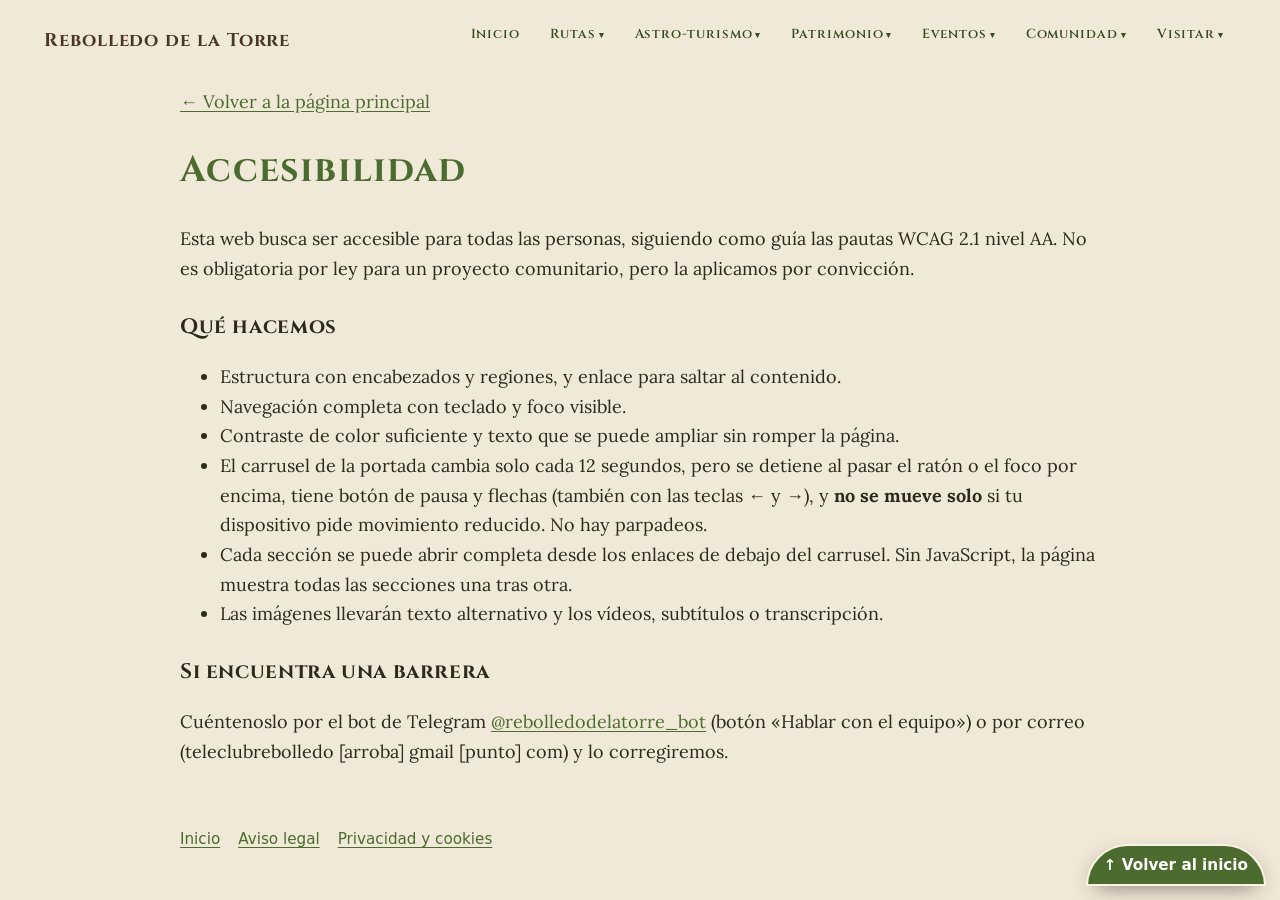
==== accesibilidad.html @ f84703fe "Menús desplegables en la barra con hiedra animada que baja al abrir, en todas las páginas" ====
<!DOCTYPE html>
<html lang="es">
<head>
<meta charset="utf-8">
<meta name="viewport" content="width=device-width, initial-scale=1">
<title>Accesibilidad · Rebolledo de la Torre</title>
<meta name="robots" content="noindex,follow">
<link rel="stylesheet" href="css/estilo.css">
</head>
<body>
<a class="salto" href="#contenido">Saltar al contenido</a>
<header class="barra">
  <a class="marca" href="index.html">Rebolledo de la Torre</a>
  <nav class="navtop" aria-label="Secciones"><a href="index.html" data-sec="inicio">Inicio</a><details class="menu" name="menu"><summary data-sec="rutas">Rutas</summary><div class="sub"><a class="todo" href="index.html#rutas">Ver toda la sección</a><a href="index.html#rutas-1">Peña Mesa</a><a href="index.html#rutas-2">Cruz de Valdeverano</a><a href="index.html#rutas-3">Mirador del norte</a><a href="index.html#rutas-4">Aporta tu ruta</a><a href="index.html#rutas-5">Las Fuerzas de la Tierra</a><a href="index.html#rutas-6">Las Tuerces y la Horadada</a><a href="index.html#rutas-7">Valdelucio y las Loras</a><a href="index.html#rutas-8">Circuito románico</a></div></details><details class="menu" name="menu"><summary data-sec="astro">Astro-turismo</summary><div class="sub"><a class="todo" href="index.html#astro">Ver toda la sección</a><a href="index.html#astro-1">Dónde observar desde Rebolledo</a><a href="index.html#astro-2">Orientar el telescopio</a><a href="index.html#astro-3">Orión, el cielo de invierno</a><a href="index.html#astro-4">El Triángulo de Verano</a><a href="index.html#astro-5">El camino del Sol</a><a href="index.html#astro-6">Geoparque Las Loras</a><a href="index.html#astro-7">Observatorios</a><a href="index.html#astro-8">A qué altura mirar</a><a href="index.html#astro-9">Qué sale por dónde</a><a href="index.html#astro-10">Fases de la Luna</a><a href="index.html#astro-11">Lluvias de estrellas</a><a href="index.html#astro-12">Mirar con respeto</a></div></details><details class="menu" name="menu"><summary data-sec="patrimonio">Patrimonio</summary><div class="sub"><a class="todo" href="index.html#patrimonio">Ver toda la sección</a><a href="index.html#patrimonio-1">Iglesia románica</a><a href="index.html#patrimonio-2">La torre-castillo</a><a href="index.html#patrimonio-3">Costumbres</a></div></details><details class="menu" name="menu"><summary data-sec="eventos">Eventos</summary><div class="sub"><a class="todo" href="index.html#eventos">Ver toda la sección</a><a href="index.html#eventos-1">El eclipse en la plaza</a><a href="index.html#eventos-2">Próximo evento</a></div></details><details class="menu" name="menu"><summary data-sec="comunidad">Comunidad</summary><div class="sub"><a class="todo" href="index.html#comunidad">Ver toda la sección</a><a href="index.html#comunidad-1">Canales de Telegram</a><a href="index.html#comunidad-2">Tus fotos</a><a href="index.html#comunidad-3">Galería</a></div></details><details class="menu" name="menu"><summary data-sec="visitar">Visitar</summary><div class="sub"><a class="todo" href="index.html#visitar">Ver toda la sección</a><a href="index.html#visitar-1">Cómo llegar</a><a href="index.html#visitar-2">El tiempo</a><a href="index.html#visitar-3">Contacto</a></div></details></nav>
</header>
<main id="contenido" class="envoltorio legal">
  <p><a href="index.html">← Volver a la página principal</a></p>
  <h1>Accesibilidad</h1>
  <p>Esta web busca ser accesible para todas las personas, siguiendo como guía las pautas WCAG 2.1 nivel AA. No es obligatoria por ley para un proyecto comunitario, pero la aplicamos por convicción.</p>
  <h2>Qué hacemos</h2>
  <ul>
    <li>Estructura con encabezados y regiones, y enlace para saltar al contenido.</li>
    <li>Navegación completa con teclado y foco visible.</li>
    <li>Contraste de color suficiente y texto que se puede ampliar sin romper la página.</li>
    <li>El carrusel de la portada cambia solo cada 12 segundos, pero se detiene al pasar el ratón o el foco por encima, tiene botón de pausa y flechas (también con las teclas ← y →), y <strong>no se mueve solo</strong> si tu dispositivo pide movimiento reducido. No hay parpadeos.</li>
    <li>Cada sección se puede abrir completa desde los enlaces de debajo del carrusel. Sin JavaScript, la página muestra todas las secciones una tras otra.</li>
    <li>Las imágenes llevarán texto alternativo y los vídeos, subtítulos o transcripción.</li>
  </ul>
  <h2>Si encuentra una barrera</h2>
  <p>Cuéntenoslo por el bot de Telegram <a href="https://t.me/rebolledodelatorre_bot" rel="noopener">@rebolledodelatorre_bot</a> (botón «Hablar con el equipo») o por correo (teleclubrebolledo [arroba] gmail [punto] com) y lo corregiremos.</p>
</main>
<footer><div class="envoltorio"><ul><li><a href="index.html">Inicio</a></li><li><a href="aviso-legal.html">Aviso legal</a></li><li><a href="privacidad.html">Privacidad y cookies</a></li></ul></div></footer>
<a class="volver" href="index.html">↑ Volver al inicio</a>
</body>
</html>
---- css/estilo.css ----
/* Rebolledo de la Torre · estilo luminoso y rural. Sin fuentes externas, sin scripts, sin cookies. */
@font-face{font-family:"Cinzel";src:url(../fonts/Cinzel.ttf) format("truetype");font-weight:400 900;font-style:normal;font-display:swap}
@font-face{font-family:"Lora";src:url(../fonts/Lora.ttf) format("truetype");font-weight:400 700;font-style:normal;font-display:swap}
:root{
  /* Iglesia románica en paisaje de montaña: piedra, tierra, trigo y hierba */
  --papel:#f0e9d8; --cal:#f9f3e3; --tinta:#2f281b; --tenue:#5f5645;
  --piedra:#e1d6bc; --piedra-osc:#9b8f78; --tierra:#8a5a3c; --tierra-osc:#4a3526;
  --verde:#4c6b2e; --verde-osc:#364a22; --verde-claro:#dbe4c2; --trigo:#d9ad3f; --trigo-suave:#efe0ad;
  --linea:#cbbf9f; --foco:#a3441a; --fuente:"Lora","Palatino Linotype","Book Antiqua",Georgia,serif;
  --titulos:"Cinzel","Trajan Pro","Palatino Linotype",Georgia,serif;
}
*{box-sizing:border-box}
html{scroll-behavior:smooth}
body{margin:0;background:var(--papel);color:var(--tinta);font:18px/1.65 var(--fuente)}
img,video{max-width:100%;height:auto}
a{color:var(--verde);text-underline-offset:3px}
a:hover{color:var(--tierra-osc)}
:focus-visible{outline:3px solid var(--foco);outline-offset:2px;border-radius:3px}
.salto{position:absolute;left:-999px;top:0;background:#fff;padding:10px 16px;z-index:100}
.salto:focus{left:8px;top:8px}
.envoltorio{max-width:960px;margin:0 auto;padding:0 20px}
.marca{display:flex;flex-wrap:wrap;align-items:baseline;gap:6px 14px;padding:18px 0 6px}
.marca strong{font-size:1.5rem;letter-spacing:.01em}
.marca span{color:var(--tenue);font-size:1rem}
nav ul{list-style:none;margin:0;padding:6px 0 14px;display:flex;flex-wrap:wrap;gap:6px 18px}
nav a{display:inline-block;padding:6px 2px;font-family:system-ui,sans-serif;font-size:1rem}
.portada{padding:42px 0 30px}
.portada h1{font-size:clamp(2rem,6vw,3.2rem);line-height:1.15;margin:0 0 12px;color:var(--verde)}
.portada p{font-size:1.15rem;max-width:40em;color:var(--tenue)}
section{padding:34px 0}
section h2{font-size:1.7rem;margin:0 0 10px;color:var(--verde)}
.tarjetas{display:grid;gap:16px;grid-template-columns:repeat(auto-fit,minmax(240px,1fr));margin-top:16px}
.tarjeta{background:var(--cal);border:1px solid var(--linea);border-radius:999px 999px 0 0;padding:36px 18px 16px}
.tarjeta h3{margin:0 0 6px;font-size:1.15rem}
.aviso{background:var(--verde-claro);padding:12px 16px;border-radius:0;font-family:system-ui,sans-serif;font-size:.98rem}
.pendiente{background:#f3e6b8;border:1px dashed var(--trigo);padding:2px 8px;border-radius:6px;font-family:system-ui,sans-serif;font-size:.9em}
footer{margin-top:30px;padding:22px 0 40px;color:var(--tenue);font-family:system-ui,sans-serif;font-size:.95rem}
footer ul{list-style:none;padding:0;margin:8px 0 0;display:flex;flex-wrap:wrap;gap:6px 18px}
.legal h1{color:var(--verde)} .legal h2{font-size:1.3rem;margin-top:26px;color:var(--tinta)}
@media (prefers-reduced-motion:reduce){html{scroll-behavior:auto}}
@media print{header nav,.salto{display:none}body{background:#fff;font-size:12pt}}

/* Botón «Volver al inicio»: visible en todas las páginas y secciones */
.volver{position:fixed;right:14px;bottom:14px;z-index:90;font:700 .95rem system-ui,sans-serif;color:#fff;background:var(--verde);text-decoration:none;
  padding:10px 16px;border-radius:999px 999px 4px 4px;box-shadow:0 8px 22px -8px #4a3526aa;border:2px solid var(--cal)}
.volver:hover,.volver:focus-visible{background:var(--verde-osc);outline:3px solid var(--trigo);outline-offset:2px}
@media print{.volver{display:none}}

/* Barra superior en todas las páginas: todas las secciones siempre a mano, sin líneas separadoras */
.barra{position:sticky;top:0;z-index:100;display:flex;flex-wrap:wrap;align-items:center;gap:4px 14px;padding:10px clamp(14px,4vw,44px);background:var(--papel)}
.marca{color:var(--tierra-osc);text-decoration:none;white-space:nowrap;font:700 1.15rem var(--titulos);letter-spacing:.05em}
.navtop{display:flex;flex-wrap:wrap;gap:2px 6px;margin-left:auto;min-width:0}
.navtop a{font:600 .82rem var(--titulos);letter-spacing:.07em;color:var(--verde-osc);text-decoration:none;padding:8px 12px 6px;border-bottom:4px solid transparent;border-radius:14px 14px 0 0;transition:border-color .4s,background .4s}
.navtop a:hover{background:var(--piedra)}
.navtop a[aria-current]{border-bottom-color:var(--trigo);background:var(--cal)}
@media (max-width:760px){.navtop{margin-left:0;width:100%;flex-wrap:nowrap;overflow-x:auto;scrollbar-width:none}.navtop a{white-space:nowrap}}
.legal .tarjetas{display:grid;grid-template-columns:repeat(auto-fit,minmax(min(100%,260px),1fr));gap:18px}
h1,h2,h3{font-family:var(--titulos);letter-spacing:.03em}

/* ── menús desplegables de la barra: arco con hiedra que baja al abrir ── */
.navtop{align-items:center}
.menu{position:relative}
.menu>summary{list-style:none;cursor:pointer;font:600 .82rem var(--titulos);letter-spacing:.07em;color:var(--verde-osc);padding:8px 12px 6px;border-bottom:4px solid transparent;border-radius:14px 14px 0 0;transition:border-color .4s,background .4s}
.menu>summary::-webkit-details-marker{display:none}
.menu>summary::after{content:" ▾";font-size:.7em}
.menu>summary:hover,.menu[open]>summary{background:var(--piedra)}
.menu>summary[aria-current]{border-bottom-color:var(--trigo);background:var(--cal)}
.sub{position:absolute;top:calc(100% + 6px);left:0;z-index:120;min-width:290px;max-height:min(72vh,540px);overflow-y:auto;display:grid;gap:2px;
  padding:52px 16px 18px 62px;background:var(--cal);border-radius:999px 999px 14px 14px / 52px 52px 14px 14px;box-shadow:0 24px 46px -16px #4a3526aa}
.menu:nth-last-child(-n+3) .sub{left:auto;right:0}
.sub a{display:block;padding:7px 12px;border-radius:12px 12px 0 0;color:var(--tinta);text-decoration:none;font:.92rem var(--fuente)}
.sub a:hover,.sub a:focus-visible{background:var(--verde-claro);color:var(--verde-osc)}
.sub a.todo{font-weight:700;color:var(--verde-osc);background:var(--piedra)}
.sub::before{content:"";position:absolute;left:8px;top:40px;bottom:12px;width:44px;pointer-events:none;background:url("data:image/svg+xml,%3Csvg%20xmlns='http://www.w3.org/2000/svg'%20width='44'%20height='96'%20viewBox='0%200%2044%2096'%3E%3Cpath%20d='M22%200C30%2016%2014%2032%2022%2048C30%2064%2014%2080%2022%2096'%20fill='none'%20stroke='%23364a22'%20stroke-width='2.6'%20stroke-linecap='round'/%3E%3Cpath%20d='M24%2022L31%2021M20%2070L13%2071'%20stroke='%23364a22'%20stroke-width='1.8'%20stroke-linecap='round'/%3E%3Cpath%20d='M19%2038C11%2038%208%2031%2012%2028C15%2027%2017%2030%2015%2032'%20fill='none'%20stroke='%23364a22'%20stroke-width='1.5'%20stroke-linecap='round'/%3E%3Cpath%20d='M26%2056C33%2056%2036%2061%2033%2064C31%2065%2029%2063%2030%2061'%20fill='none'%20stroke='%23364a22'%20stroke-width='1.5'%20stroke-linecap='round'/%3E%3Cg%20fill='%234c6b2e'%3E%3Cpath%20transform='translate%2837%2017%29%20rotate%2865%29%20scale%28.95%29'%20d='M0%209L-4%2010L-9%205L-5%203L-10-2L-4-3L-2-8L0-13L2-8L4-3L10-2L5%203L9%205L4%2010Z'/%3E%3Cpath%20transform='translate%287%2076%29%20rotate%28-65%29%20scale%281.0%29'%20d='M0%209L-4%2010L-9%205L-5%203L-10-2L-4-3L-2-8L0-13L2-8L4-3L10-2L5%203L9%205L4%2010Z'/%3E%3C/g%3E%3Cg%20fill='%237a9a4c'%3E%3Cpath%20transform='translate%2836%2088%29%20rotate%28120%29%20scale%28.7%29'%20d='M0%209L-4%2010L-9%205L-5%203L-10-2L-4-3L-2-8L0-13L2-8L4-3L10-2L5%203L9%205L4%2010Z'/%3E%3Cpath%20transform='translate%288%2010%29%20rotate%28-115%29%20scale%28.65%29'%20d='M0%209L-4%2010L-9%205L-5%203L-10-2L-4-3L-2-8L0-13L2-8L4-3L10-2L5%203L9%205L4%2010Z'/%3E%3Cpath%20transform='translate%2836%2047%29%20rotate%2875%29%20scale%28.6%29'%20d='M0%209L-4%2010L-9%205L-5%203L-10-2L-4-3L-2-8L0-13L2-8L4-3L10-2L5%203L9%205L4%2010Z'/%3E%3C/g%3E%3C/svg%3E") repeat-y 0 0}
@media (prefers-reduced-motion:no-preference){
  .menu[open] .sub{animation:abre .7s cubic-bezier(.2,.8,.2,1) backwards}
  .menu[open] .sub::before{animation:hiedra 1.7s cubic-bezier(.25,.7,.25,1) .15s backwards}
  @keyframes abre{from{clip-path:inset(0 0 100% 0);opacity:.3}to{clip-path:inset(0 0 -60px 0);opacity:1}}
  @keyframes hiedra{from{clip-path:inset(0 0 100% 0)}to{clip-path:inset(0 0 0 0)}}
}
@media (max-width:760px){
  .sub{position:fixed;left:10px;right:10px;top:104px;min-width:0;max-height:68vh}
  .menu:nth-last-child(-n+3) .sub{left:10px;right:10px}
}
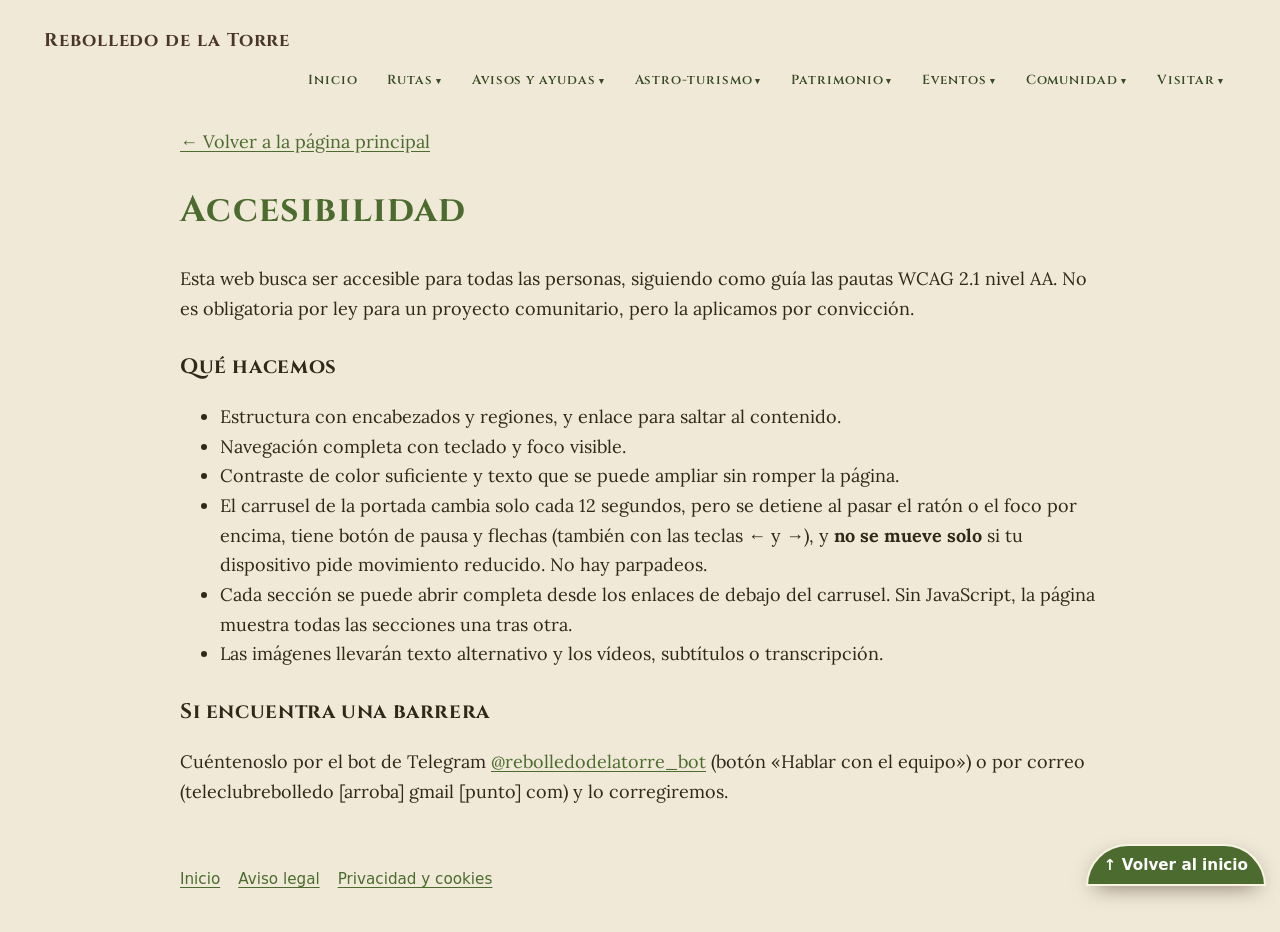
==== commit 016c1f8d: "Avisos y ayudas: BOE, BOCYL y prensa rural en lenguaje natural, sin IA; sección nueva y flujo de act" ====
--- a/accesibilidad.html
+++ b/accesibilidad.html
@@ -11,7 +11,7 @@
 <a class="salto" href="#contenido">Saltar al contenido</a>
 <header class="barra">
   <a class="marca" href="index.html">Rebolledo de la Torre</a>
-  <nav class="navtop" aria-label="Secciones"><a href="index.html" data-sec="inicio">Inicio</a><details class="menu" name="menu"><summary data-sec="rutas">Rutas</summary><div class="sub"><a class="todo" href="index.html#rutas">Ver toda la sección</a><a href="index.html#rutas-1">Peña Mesa</a><a href="index.html#rutas-2">Cruz de Valdeverano</a><a href="index.html#rutas-3">Mirador del norte</a><a href="index.html#rutas-4">Aporta tu ruta</a><a href="index.html#rutas-5">Las Fuerzas de la Tierra</a><a href="index.html#rutas-6">Las Tuerces y la Horadada</a><a href="index.html#rutas-7">Valdelucio y las Loras</a><a href="index.html#rutas-8">Circuito románico</a></div></details><details class="menu" name="menu"><summary data-sec="astro">Astro-turismo</summary><div class="sub"><a class="todo" href="index.html#astro">Ver toda la sección</a><a href="index.html#astro-1">Dónde observar desde Rebolledo</a><a href="index.html#astro-2">Orientar el telescopio</a><a href="index.html#astro-3">Orión, el cielo de invierno</a><a href="index.html#astro-4">El Triángulo de Verano</a><a href="index.html#astro-5">El camino del Sol</a><a href="index.html#astro-6">Geoparque Las Loras</a><a href="index.html#astro-7">Observatorios</a><a href="index.html#astro-8">A qué altura mirar</a><a href="index.html#astro-9">Qué sale por dónde</a><a href="index.html#astro-10">Fases de la Luna</a><a href="index.html#astro-11">Lluvias de estrellas</a><a href="index.html#astro-12">Mirar con respeto</a></div></details><details class="menu" name="menu"><summary data-sec="patrimonio">Patrimonio</summary><div class="sub"><a class="todo" href="index.html#patrimonio">Ver toda la sección</a><a href="index.html#patrimonio-1">Iglesia románica</a><a href="index.html#patrimonio-2">La torre-castillo</a><a href="index.html#patrimonio-3">Costumbres</a></div></details><details class="menu" name="menu"><summary data-sec="eventos">Eventos</summary><div class="sub"><a class="todo" href="index.html#eventos">Ver toda la sección</a><a href="index.html#eventos-1">El eclipse en la plaza</a><a href="index.html#eventos-2">Próximo evento</a></div></details><details class="menu" name="menu"><summary data-sec="comunidad">Comunidad</summary><div class="sub"><a class="todo" href="index.html#comunidad">Ver toda la sección</a><a href="index.html#comunidad-1">Canales de Telegram</a><a href="index.html#comunidad-2">Tus fotos</a><a href="index.html#comunidad-3">Galería</a></div></details><details class="menu" name="menu"><summary data-sec="visitar">Visitar</summary><div class="sub"><a class="todo" href="index.html#visitar">Ver toda la sección</a><a href="index.html#visitar-1">Cómo llegar</a><a href="index.html#visitar-2">El tiempo</a><a href="index.html#visitar-3">Contacto</a></div></details></nav>
+  <nav class="navtop" aria-label="Secciones"><a href="index.html" data-sec="inicio">Inicio</a><details class="menu" name="menu"><summary data-sec="rutas">Rutas</summary><div class="sub"><a class="todo" href="index.html#rutas">Ver toda la sección</a><a href="index.html#rutas-1">Peña Mesa</a><a href="index.html#rutas-2">Cruz de Valdeverano</a><a href="index.html#rutas-3">Mirador del norte</a><a href="index.html#rutas-4">Aporta tu ruta</a><a href="index.html#rutas-5">Las Fuerzas de la Tierra</a><a href="index.html#rutas-6">Las Tuerces y la Horadada</a><a href="index.html#rutas-7">Valdelucio y las Loras</a><a href="index.html#rutas-8">Circuito románico</a></div></details><details class="menu" name="menu"><summary data-sec="avisos">Avisos y ayudas</summary><div class="sub"><a class="todo" href="index.html#avisos">Ver toda la sección</a><a href="index.html#avisos-1">Cómo funciona esta sección</a><a href="index.html#avisos-2">Se convocan para el año 2026, subvenciones a las organizaciones…</a><a href="index.html#avisos-3">Sale a información pública un proyecto de parque eólico «Lindero» en la…</a><a href="index.html#avisos-4">Sale a información pública un proyecto de parque eólico «Castoreño» en…</a><a href="index.html#avisos-5">Sale a información pública un proyecto de línea eléctrica de alta…</a><a href="index.html#avisos-6">Se regula la concesión directa de determinadas subvenciones en el…</a><a href="index.html#avisos-7">Se modifica la Orden AAA/839/2015, de 29 de abril, por la que se…</a><a href="index.html#avisos-8">Se establece el calendario de domingos y días festivos de apertura…</a><a href="index.html#avisos-9">Se publica el Convenio con la Comunidad de Castilla y León, relativo al…</a><a href="index.html#avisos-10">Se convoca para el levantamiento de actas previas a la ocupación de…</a><a href="index.html#avisos-11">Se convoca para el levantamiento de actas previas a la ocupación de…</a><a href="index.html#avisos-12">Se da continuidad al procedimiento y se hace pública la solicitud de…</a><a href="index.html#avisos-13">Se convocan subvenciones, cofinanciadas por el Fondo Social Europeo…</a><a href="index.html#avisos-14">Se aprueba el expediente de Información Pública y definitivamente el…</a></div></details><details class="menu" name="menu"><summary data-sec="astro">Astro-turismo</summary><div class="sub"><a class="todo" href="index.html#astro">Ver toda la sección</a><a href="index.html#astro-1">Dónde observar desde Rebolledo</a><a href="index.html#astro-2">Orientar el telescopio</a><a href="index.html#astro-3">Orión, el cielo de invierno</a><a href="index.html#astro-4">El Triángulo de Verano</a><a href="index.html#astro-5">El camino del Sol</a><a href="index.html#astro-6">Geoparque Las Loras</a><a href="index.html#astro-7">Observatorios</a><a href="index.html#astro-8">A qué altura mirar</a><a href="index.html#astro-9">Qué sale por dónde</a><a href="index.html#astro-10">Fases de la Luna</a><a href="index.html#astro-11">Lluvias de estrellas</a><a href="index.html#astro-12">Mirar con respeto</a></div></details><details class="menu" name="menu"><summary data-sec="patrimonio">Patrimonio</summary><div class="sub"><a class="todo" href="index.html#patrimonio">Ver toda la sección</a><a href="index.html#patrimonio-1">Iglesia románica</a><a href="index.html#patrimonio-2">La torre-castillo</a><a href="index.html#patrimonio-3">Costumbres</a></div></details><details class="menu" name="menu"><summary data-sec="eventos">Eventos</summary><div class="sub"><a class="todo" href="index.html#eventos">Ver toda la sección</a><a href="index.html#eventos-1">El eclipse en la plaza</a><a href="index.html#eventos-2">Próximo evento</a></div></details><details class="menu" name="menu"><summary data-sec="comunidad">Comunidad</summary><div class="sub"><a class="todo" href="index.html#comunidad">Ver toda la sección</a><a href="index.html#comunidad-1">Canales de Telegram</a><a href="index.html#comunidad-2">Tus fotos</a><a href="index.html#comunidad-3">Galería</a></div></details><details class="menu" name="menu"><summary data-sec="visitar">Visitar</summary><div class="sub"><a class="todo" href="index.html#visitar">Ver toda la sección</a><a href="index.html#visitar-1">Cómo llegar</a><a href="index.html#visitar-2">El tiempo</a><a href="index.html#visitar-3">Contacto</a></div></details></nav>
 </header>
 <main id="contenido" class="envoltorio legal">
   <p><a href="index.html">← Volver a la página principal</a></p>
--- a/css/estilo.css
+++ b/css/estilo.css
@@ -82,3 +82,4 @@
   .sub{position:fixed;left:10px;right:10px;top:104px;min-width:0;max-height:68vh}
   .menu:nth-last-child(-n+3) .sub{left:10px;right:10px}
 }
+.menu>summary{white-space:nowrap}
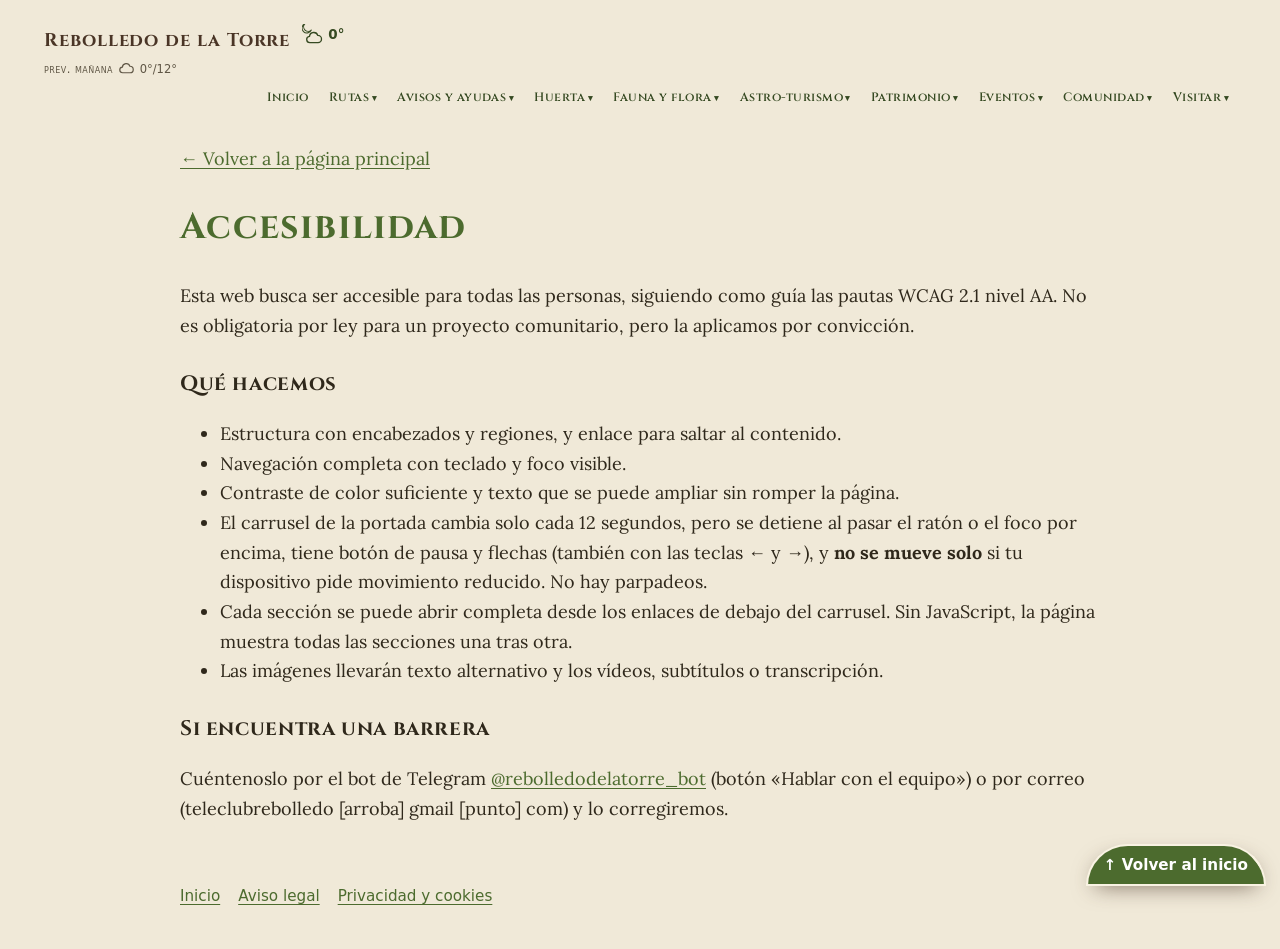
==== commit c93ee149: "Huerta (fichas, calendario, setas con avisos, plantas peligrosas), Fauna y flora (aves, mamíferos, r" ====
--- a/accesibilidad.html
+++ b/accesibilidad.html
@@ -10,8 +10,8 @@
 <body>
 <a class="salto" href="#contenido">Saltar al contenido</a>
 <header class="barra">
-  <a class="marca" href="index.html">Rebolledo de la Torre</a>
-  <nav class="navtop" aria-label="Secciones"><a href="index.html" data-sec="inicio">Inicio</a><details class="menu" name="menu"><summary data-sec="rutas">Rutas</summary><div class="sub"><a class="todo" href="index.html#rutas">Ver toda la sección</a><a href="index.html#rutas-1">Peña Mesa</a><a href="index.html#rutas-2">Cruz de Valdeverano</a><a href="index.html#rutas-3">Mirador del norte</a><a href="index.html#rutas-4">Aporta tu ruta</a><a href="index.html#rutas-5">Las Fuerzas de la Tierra</a><a href="index.html#rutas-6">Las Tuerces y la Horadada</a><a href="index.html#rutas-7">Valdelucio y las Loras</a><a href="index.html#rutas-8">Circuito románico</a></div></details><details class="menu" name="menu"><summary data-sec="avisos">Avisos y ayudas</summary><div class="sub"><a class="todo" href="index.html#avisos">Ver toda la sección</a><a href="index.html#avisos-1">Cómo funciona esta sección</a><a href="index.html#avisos-2">Se convocan para el año 2026, subvenciones a las organizaciones…</a><a href="index.html#avisos-3">Sale a información pública un proyecto de parque eólico «Lindero» en la…</a><a href="index.html#avisos-4">Sale a información pública un proyecto de parque eólico «Castoreño» en…</a><a href="index.html#avisos-5">Sale a información pública un proyecto de línea eléctrica de alta…</a><a href="index.html#avisos-6">Se regula la concesión directa de determinadas subvenciones en el…</a><a href="index.html#avisos-7">Se modifica la Orden AAA/839/2015, de 29 de abril, por la que se…</a><a href="index.html#avisos-8">Se establece el calendario de domingos y días festivos de apertura…</a><a href="index.html#avisos-9">Se publica el Convenio con la Comunidad de Castilla y León, relativo al…</a><a href="index.html#avisos-10">Se convoca para el levantamiento de actas previas a la ocupación de…</a><a href="index.html#avisos-11">Se convoca para el levantamiento de actas previas a la ocupación de…</a><a href="index.html#avisos-12">Se da continuidad al procedimiento y se hace pública la solicitud de…</a><a href="index.html#avisos-13">Se convocan subvenciones, cofinanciadas por el Fondo Social Europeo…</a><a href="index.html#avisos-14">Se aprueba el expediente de Información Pública y definitivamente el…</a></div></details><details class="menu" name="menu"><summary data-sec="astro">Astro-turismo</summary><div class="sub"><a class="todo" href="index.html#astro">Ver toda la sección</a><a href="index.html#astro-1">Dónde observar desde Rebolledo</a><a href="index.html#astro-2">Orientar el telescopio</a><a href="index.html#astro-3">Orión, el cielo de invierno</a><a href="index.html#astro-4">El Triángulo de Verano</a><a href="index.html#astro-5">El camino del Sol</a><a href="index.html#astro-6">Geoparque Las Loras</a><a href="index.html#astro-7">Observatorios</a><a href="index.html#astro-8">A qué altura mirar</a><a href="index.html#astro-9">Qué sale por dónde</a><a href="index.html#astro-10">Fases de la Luna</a><a href="index.html#astro-11">Lluvias de estrellas</a><a href="index.html#astro-12">Mirar con respeto</a></div></details><details class="menu" name="menu"><summary data-sec="patrimonio">Patrimonio</summary><div class="sub"><a class="todo" href="index.html#patrimonio">Ver toda la sección</a><a href="index.html#patrimonio-1">Iglesia románica</a><a href="index.html#patrimonio-2">La torre-castillo</a><a href="index.html#patrimonio-3">Costumbres</a></div></details><details class="menu" name="menu"><summary data-sec="eventos">Eventos</summary><div class="sub"><a class="todo" href="index.html#eventos">Ver toda la sección</a><a href="index.html#eventos-1">El eclipse en la plaza</a><a href="index.html#eventos-2">Próximo evento</a></div></details><details class="menu" name="menu"><summary data-sec="comunidad">Comunidad</summary><div class="sub"><a class="todo" href="index.html#comunidad">Ver toda la sección</a><a href="index.html#comunidad-1">Canales de Telegram</a><a href="index.html#comunidad-2">Tus fotos</a><a href="index.html#comunidad-3">Galería</a></div></details><details class="menu" name="menu"><summary data-sec="visitar">Visitar</summary><div class="sub"><a class="todo" href="index.html#visitar">Ver toda la sección</a><a href="index.html#visitar-1">Cómo llegar</a><a href="index.html#visitar-2">El tiempo</a><a href="index.html#visitar-3">Contacto</a></div></details></nav>
+  <div class="cab-marca"><div class="fila"><a class="marca" href="index.html">Rebolledo de la Torre</a><span class="t-ahora" hidden></span></div><div class="t-manana" hidden></div></div>
+  <nav class="navtop" aria-label="Secciones"><a href="index.html" data-sec="inicio">Inicio</a><details class="menu" name="menu"><summary data-sec="rutas">Rutas</summary><div class="sub"><a class="todo" href="index.html#rutas">Ver toda la sección</a><a href="index.html#rutas-1">Peña Mesa</a><a href="index.html#rutas-2">Cruz de Valdeverano</a><a href="index.html#rutas-3">Mirador del norte</a><a href="index.html#rutas-4">Aporta tu ruta</a><a href="index.html#rutas-5">Las Fuerzas de la Tierra</a><a href="index.html#rutas-6">Las Tuerces y la Horadada</a><a href="index.html#rutas-7">Valdelucio y las Loras</a><a href="index.html#rutas-8">Circuito románico</a></div></details><details class="menu" name="menu"><summary data-sec="avisos">Avisos y ayudas</summary><div class="sub"><a class="todo" href="index.html#avisos">Ver toda la sección</a><a href="index.html#avisos-1">Cómo funciona esta sección</a><a href="index.html#avisos-2">Se convocan para el año 2026, subvenciones a las organizaciones…</a><a href="index.html#avisos-3">Sale a información pública un proyecto de parque eólico «Lindero» en la…</a><a href="index.html#avisos-4">Sale a información pública un proyecto de parque eólico «Castoreño» en…</a><a href="index.html#avisos-5">Sale a información pública un proyecto de línea eléctrica de alta…</a><a href="index.html#avisos-6">Se regula la concesión directa de determinadas subvenciones en el…</a><a href="index.html#avisos-7">Se modifica la Orden AAA/839/2015, de 29 de abril, por la que se…</a><a href="index.html#avisos-8">Se establece el calendario de domingos y días festivos de apertura…</a><a href="index.html#avisos-9">Se publica el Convenio con la Comunidad de Castilla y León, relativo al…</a><a href="index.html#avisos-10">Se convoca para el levantamiento de actas previas a la ocupación de…</a><a href="index.html#avisos-11">Se convoca para el levantamiento de actas previas a la ocupación de…</a><a href="index.html#avisos-12">Se da continuidad al procedimiento y se hace pública la solicitud de…</a><a href="index.html#avisos-13">Se convocan subvenciones, cofinanciadas por el Fondo Social Europeo…</a><a href="index.html#avisos-14">Se aprueba el expediente de Información Pública y definitivamente el…</a></div></details><details class="menu" name="menu"><summary data-sec="huerta">Huerta</summary><div class="sub"><a class="todo" href="index.html#huerta">Ver toda la sección</a><a href="index.html#huerta-1">Este mes en la huerta</a><a href="index.html#huerta-2">Productos de temporada</a><a href="index.html#huerta-3">Calendario de la huerta</a><a href="index.html#huerta-4">Hortalizas y legumbres</a><a href="index.html#huerta-5">Frutales y árboles de la zona</a><a href="index.html#huerta-6">Aromáticas, medicinales y silvestres</a><a href="index.html#huerta-7">Flores</a><a href="index.html#huerta-8">Setas: temporadas y peligros</a><a href="index.html#huerta-9">Plantas peligrosas</a><a href="index.html#huerta-10">Consejos para la huerta a 958 m</a></div></details><details class="menu" name="menu"><summary data-sec="naturaleza">Fauna y flora</summary><div class="sub"><a class="todo" href="index.html#naturaleza">Ver toda la sección</a><a href="index.html#naturaleza-1">Un territorio, muchos hábitats</a><a href="index.html#naturaleza-2">Aves de los cortados y del cielo</a><a href="index.html#naturaleza-3">Aves del campo, del pueblo y de la noche</a><a href="index.html#naturaleza-4">Calendario de las aves</a><a href="index.html#naturaleza-5">Mamíferos</a><a href="index.html#naturaleza-6">Reptiles y anfibios</a><a href="index.html#naturaleza-7">Insectos y polinizadores</a><a href="index.html#naturaleza-8">Árboles y arbustos</a><a href="index.html#naturaleza-9">Plantas y flores silvestres</a><a href="index.html#naturaleza-10">Mirar sin molestar</a></div></details><details class="menu" name="menu"><summary data-sec="astro">Astro-turismo</summary><div class="sub"><a class="todo" href="index.html#astro">Ver toda la sección</a><a href="index.html#astro-1">Dónde observar desde Rebolledo</a><a href="index.html#astro-2">Orientar el telescopio</a><a href="index.html#astro-3">Orión, el cielo de invierno</a><a href="index.html#astro-4">El Triángulo de Verano</a><a href="index.html#astro-5">El camino del Sol</a><a href="index.html#astro-6">Geoparque Las Loras</a><a href="index.html#astro-7">Observatorios</a><a href="index.html#astro-8">A qué altura mirar</a><a href="index.html#astro-9">Qué sale por dónde</a><a href="index.html#astro-10">Fases de la Luna</a><a href="index.html#astro-11">Lluvias de estrellas</a><a href="index.html#astro-12">Mirar con respeto</a></div></details><details class="menu" name="menu"><summary data-sec="patrimonio">Patrimonio</summary><div class="sub"><a class="todo" href="index.html#patrimonio">Ver toda la sección</a><a href="index.html#patrimonio-1">Iglesia románica</a><a href="index.html#patrimonio-2">La torre-castillo</a><a href="index.html#patrimonio-3">Costumbres</a></div></details><details class="menu" name="menu"><summary data-sec="eventos">Eventos</summary><div class="sub"><a class="todo" href="index.html#eventos">Ver toda la sección</a><a href="index.html#eventos-1">El eclipse en la plaza</a><a href="index.html#eventos-2">Próximo evento</a></div></details><details class="menu" name="menu"><summary data-sec="comunidad">Comunidad</summary><div class="sub"><a class="todo" href="index.html#comunidad">Ver toda la sección</a><a href="index.html#comunidad-1">Canales de Telegram</a><a href="index.html#comunidad-2">Tus fotos</a><a href="index.html#comunidad-3">Galería</a></div></details><details class="menu" name="menu"><summary data-sec="visitar">Visitar</summary><div class="sub"><a class="todo" href="index.html#visitar">Ver toda la sección</a><a href="index.html#visitar-1">Cómo llegar</a><a href="index.html#visitar-2">El tiempo</a><a href="index.html#visitar-3">Contacto</a></div></details></nav>
 </header>
 <main id="contenido" class="envoltorio legal">
   <p><a href="index.html">← Volver a la página principal</a></p>
@@ -31,5 +31,6 @@
 </main>
 <footer><div class="envoltorio"><ul><li><a href="index.html">Inicio</a></li><li><a href="aviso-legal.html">Aviso legal</a></li><li><a href="privacidad.html">Privacidad y cookies</a></li></ul></div></footer>
 <a class="volver" href="index.html">↑ Volver al inicio</a>
+<script src="js/tiempo.js" defer></script>
 </body>
 </html>
--- a/css/estilo.css
+++ b/css/estilo.css
@@ -83,3 +83,15 @@
   .menu:nth-last-child(-n+3) .sub{left:10px;right:10px}
 }
 .menu>summary{white-space:nowrap}
+
+/* tiempo junto al nombre: ahora y «prev. mañana» */
+.cab-marca{display:flex;flex-direction:column;gap:1px;min-width:0}
+.cab-marca .fila{display:flex;align-items:center;gap:.7rem}
+.t-ahora,.t-manana{display:inline-flex;align-items:center;gap:.3rem;color:var(--verde-osc);font:600 .84rem system-ui,sans-serif}
+.t-ahora[hidden],.t-manana[hidden]{display:none}
+.t-manana{font-size:.72rem;font-weight:500;color:var(--tenue)}
+.t-ahora .ico svg,.t-manana .ico svg{display:block}
+.t-manana .ico svg{width:17px;height:17px}
+.t-manana .pre{font-variant:small-caps;letter-spacing:.04em}
+.navtop a,.menu>summary{padding:8px 7px 6px;font-size:.76rem;letter-spacing:.04em}
+@media (max-width:760px){.navtop a,.menu>summary{padding:8px 9px 6px}}
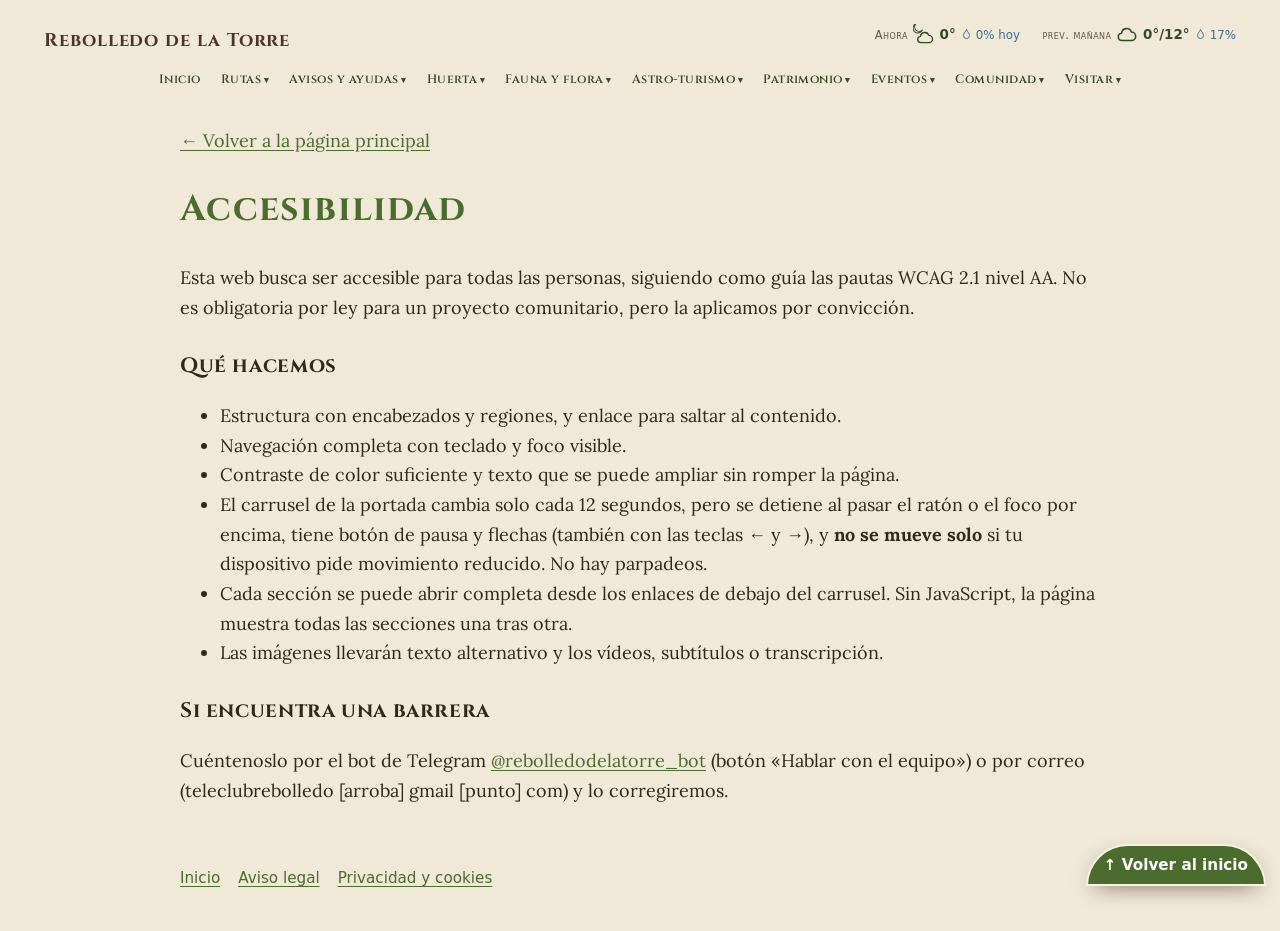
==== commit 61f27291: "Tiempo a la derecha de la cabecera, a la altura del título; menús en su propia línea" ====
--- a/accesibilidad.html
+++ b/accesibilidad.html
@@ -10,7 +10,7 @@
 <body>
 <a class="salto" href="#contenido">Saltar al contenido</a>
 <header class="barra">
-  <div class="cab-marca"><div class="fila"><a class="marca" href="index.html">Rebolledo de la Torre</a><span class="t-ahora" hidden></span></div><div class="t-manana" hidden></div></div>
+  <a class="marca" href="index.html">Rebolledo de la Torre</a><div class="tiempo-cab"><span class="t-ahora" hidden></span><span class="t-manana" hidden></span></div>
   <nav class="navtop" aria-label="Secciones"><a href="index.html" data-sec="inicio">Inicio</a><details class="menu" name="menu"><summary data-sec="rutas">Rutas</summary><div class="sub"><a class="todo" href="index.html#rutas">Ver toda la sección</a><a href="index.html#rutas-1">Peña Mesa</a><a href="index.html#rutas-2">Cruz de Valdeverano</a><a href="index.html#rutas-3">Mirador del norte</a><a href="index.html#rutas-4">Aporta tu ruta</a><a href="index.html#rutas-5">Las Fuerzas de la Tierra</a><a href="index.html#rutas-6">Las Tuerces y la Horadada</a><a href="index.html#rutas-7">Valdelucio y las Loras</a><a href="index.html#rutas-8">Circuito románico</a></div></details><details class="menu" name="menu"><summary data-sec="avisos">Avisos y ayudas</summary><div class="sub"><a class="todo" href="index.html#avisos">Ver toda la sección</a><a href="index.html#avisos-1">Cómo funciona esta sección</a><a href="index.html#avisos-2">Se convocan para el año 2026, subvenciones a las organizaciones…</a><a href="index.html#avisos-3">Sale a información pública un proyecto de parque eólico «Lindero» en la…</a><a href="index.html#avisos-4">Sale a información pública un proyecto de parque eólico «Castoreño» en…</a><a href="index.html#avisos-5">Sale a información pública un proyecto de línea eléctrica de alta…</a><a href="index.html#avisos-6">Se regula la concesión directa de determinadas subvenciones en el…</a><a href="index.html#avisos-7">Se modifica la Orden AAA/839/2015, de 29 de abril, por la que se…</a><a href="index.html#avisos-8">Se establece el calendario de domingos y días festivos de apertura…</a><a href="index.html#avisos-9">Se publica el Convenio con la Comunidad de Castilla y León, relativo al…</a><a href="index.html#avisos-10">Se convoca para el levantamiento de actas previas a la ocupación de…</a><a href="index.html#avisos-11">Se convoca para el levantamiento de actas previas a la ocupación de…</a><a href="index.html#avisos-12">Se da continuidad al procedimiento y se hace pública la solicitud de…</a><a href="index.html#avisos-13">Se convocan subvenciones, cofinanciadas por el Fondo Social Europeo…</a><a href="index.html#avisos-14">Se aprueba el expediente de Información Pública y definitivamente el…</a></div></details><details class="menu" name="menu"><summary data-sec="huerta">Huerta</summary><div class="sub"><a class="todo" href="index.html#huerta">Ver toda la sección</a><a href="index.html#huerta-1">Este mes en la huerta</a><a href="index.html#huerta-2">Productos de temporada</a><a href="index.html#huerta-3">Calendario de la huerta</a><a href="index.html#huerta-4">Hortalizas y legumbres</a><a href="index.html#huerta-5">Frutales y árboles de la zona</a><a href="index.html#huerta-6">Aromáticas, medicinales y silvestres</a><a href="index.html#huerta-7">Flores</a><a href="index.html#huerta-8">Setas: temporadas y peligros</a><a href="index.html#huerta-9">Plantas peligrosas</a><a href="index.html#huerta-10">Consejos para la huerta a 958 m</a></div></details><details class="menu" name="menu"><summary data-sec="naturaleza">Fauna y flora</summary><div class="sub"><a class="todo" href="index.html#naturaleza">Ver toda la sección</a><a href="index.html#naturaleza-1">Un territorio, muchos hábitats</a><a href="index.html#naturaleza-2">Aves de los cortados y del cielo</a><a href="index.html#naturaleza-3">Aves del campo, del pueblo y de la noche</a><a href="index.html#naturaleza-4">Calendario de las aves</a><a href="index.html#naturaleza-5">Mamíferos</a><a href="index.html#naturaleza-6">Reptiles y anfibios</a><a href="index.html#naturaleza-7">Insectos y polinizadores</a><a href="index.html#naturaleza-8">Árboles y arbustos</a><a href="index.html#naturaleza-9">Plantas y flores silvestres</a><a href="index.html#naturaleza-10">Mirar sin molestar</a></div></details><details class="menu" name="menu"><summary data-sec="astro">Astro-turismo</summary><div class="sub"><a class="todo" href="index.html#astro">Ver toda la sección</a><a href="index.html#astro-1">Dónde observar desde Rebolledo</a><a href="index.html#astro-2">Orientar el telescopio</a><a href="index.html#astro-3">Orión, el cielo de invierno</a><a href="index.html#astro-4">El Triángulo de Verano</a><a href="index.html#astro-5">El camino del Sol</a><a href="index.html#astro-6">Geoparque Las Loras</a><a href="index.html#astro-7">Observatorios</a><a href="index.html#astro-8">A qué altura mirar</a><a href="index.html#astro-9">Qué sale por dónde</a><a href="index.html#astro-10">Fases de la Luna</a><a href="index.html#astro-11">Lluvias de estrellas</a><a href="index.html#astro-12">Mirar con respeto</a></div></details><details class="menu" name="menu"><summary data-sec="patrimonio">Patrimonio</summary><div class="sub"><a class="todo" href="index.html#patrimonio">Ver toda la sección</a><a href="index.html#patrimonio-1">Iglesia románica</a><a href="index.html#patrimonio-2">La torre-castillo</a><a href="index.html#patrimonio-3">Costumbres</a></div></details><details class="menu" name="menu"><summary data-sec="eventos">Eventos</summary><div class="sub"><a class="todo" href="index.html#eventos">Ver toda la sección</a><a href="index.html#eventos-1">El eclipse en la plaza</a><a href="index.html#eventos-2">Próximo evento</a></div></details><details class="menu" name="menu"><summary data-sec="comunidad">Comunidad</summary><div class="sub"><a class="todo" href="index.html#comunidad">Ver toda la sección</a><a href="index.html#comunidad-1">Canales de Telegram</a><a href="index.html#comunidad-2">Tus fotos</a><a href="index.html#comunidad-3">Galería</a></div></details><details class="menu" name="menu"><summary data-sec="visitar">Visitar</summary><div class="sub"><a class="todo" href="index.html#visitar">Ver toda la sección</a><a href="index.html#visitar-1">Cómo llegar</a><a href="index.html#visitar-2">El tiempo</a><a href="index.html#visitar-3">Contacto</a></div></details></nav>
 </header>
 <main id="contenido" class="envoltorio legal">
--- a/css/estilo.css
+++ b/css/estilo.css
@@ -95,3 +95,19 @@
 .t-manana .pre{font-variant:small-caps;letter-spacing:.04em}
 .navtop a,.menu>summary{padding:8px 7px 6px;font-size:.76rem;letter-spacing:.04em}
 @media (max-width:760px){.navtop a,.menu>summary{padding:8px 9px 6px}}
+.t-ahora .pre{font:500 .72rem system-ui,sans-serif;font-variant:small-caps;letter-spacing:.04em;color:var(--tenue)}
+.llu{display:inline-flex;align-items:center;gap:.15rem;font:500 .74rem system-ui,sans-serif;color:#3f6f94}
+.pel{display:inline-flex;align-items:center;gap:.2rem;color:#a3441a;font:700 .72rem system-ui,sans-serif;text-transform:uppercase;letter-spacing:.03em}
+.pel.grave{color:#9b1c10}
+.pel svg{display:block}
+@media (prefers-reduced-motion:no-preference){.pel.grave svg{animation:pulsa 2.4s ease-in-out infinite}@keyframes pulsa{50%{transform:scale(1.15)}}}
+.t-manana .llu{font-size:.68rem}.t-manana .pel{font-size:.66rem}.t-manana .pel svg{width:15px;height:15px}
+
+/* el tiempo va a la derecha, a la altura del título; los menús, debajo, en su propia línea */
+.tiempo-cab{margin-left:auto;display:flex;flex-wrap:wrap;align-items:center;justify-content:flex-end;gap:.2rem 1.4rem}
+.navtop{flex:1 1 100%;justify-content:center;margin-left:0}
+.t-manana{font:600 .84rem system-ui,sans-serif;color:var(--verde-osc)}
+.t-manana .ico svg{width:22px;height:22px}
+.t-manana .pre{font:500 .72rem system-ui,sans-serif;font-variant:small-caps;letter-spacing:.04em;color:var(--tenue)}
+.t-manana .llu{font-size:.74rem}.t-manana .pel{font-size:.72rem}.t-manana .pel svg{width:17px;height:17px}
+@media (max-width:760px){.tiempo-cab{margin-left:0;width:100%;justify-content:flex-start;gap:.1rem 1rem}}
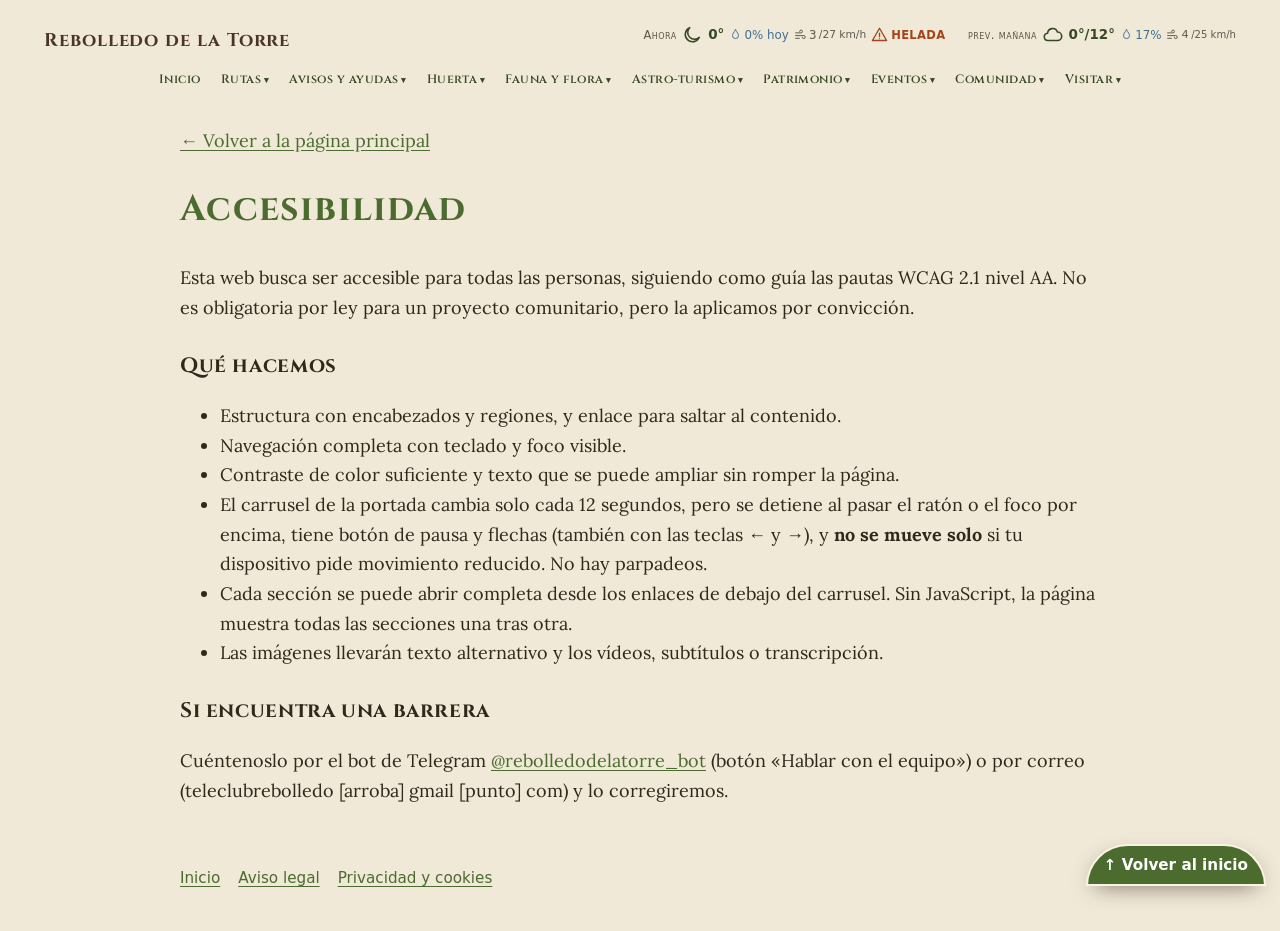
==== commit 54d216d4: "Viento y rachas en el tiempo, horarios en Visitar, fotos de fauna y flora en las piedras del arco Co" ====
--- a/accesibilidad.html
+++ b/accesibilidad.html
@@ -11,7 +11,7 @@
 <a class="salto" href="#contenido">Saltar al contenido</a>
 <header class="barra">
   <a class="marca" href="index.html">Rebolledo de la Torre</a><div class="tiempo-cab"><span class="t-ahora" hidden></span><span class="t-manana" hidden></span></div>
-  <nav class="navtop" aria-label="Secciones"><a href="index.html" data-sec="inicio">Inicio</a><details class="menu" name="menu"><summary data-sec="rutas">Rutas</summary><div class="sub"><a class="todo" href="index.html#rutas">Ver toda la sección</a><a href="index.html#rutas-1">Peña Mesa</a><a href="index.html#rutas-2">Cruz de Valdeverano</a><a href="index.html#rutas-3">Mirador del norte</a><a href="index.html#rutas-4">Aporta tu ruta</a><a href="index.html#rutas-5">Las Fuerzas de la Tierra</a><a href="index.html#rutas-6">Las Tuerces y la Horadada</a><a href="index.html#rutas-7">Valdelucio y las Loras</a><a href="index.html#rutas-8">Circuito románico</a></div></details><details class="menu" name="menu"><summary data-sec="avisos">Avisos y ayudas</summary><div class="sub"><a class="todo" href="index.html#avisos">Ver toda la sección</a><a href="index.html#avisos-1">Cómo funciona esta sección</a><a href="index.html#avisos-2">Se convocan para el año 2026, subvenciones a las organizaciones…</a><a href="index.html#avisos-3">Sale a información pública un proyecto de parque eólico «Lindero» en la…</a><a href="index.html#avisos-4">Sale a información pública un proyecto de parque eólico «Castoreño» en…</a><a href="index.html#avisos-5">Sale a información pública un proyecto de línea eléctrica de alta…</a><a href="index.html#avisos-6">Se regula la concesión directa de determinadas subvenciones en el…</a><a href="index.html#avisos-7">Se modifica la Orden AAA/839/2015, de 29 de abril, por la que se…</a><a href="index.html#avisos-8">Se establece el calendario de domingos y días festivos de apertura…</a><a href="index.html#avisos-9">Se publica el Convenio con la Comunidad de Castilla y León, relativo al…</a><a href="index.html#avisos-10">Se convoca para el levantamiento de actas previas a la ocupación de…</a><a href="index.html#avisos-11">Se convoca para el levantamiento de actas previas a la ocupación de…</a><a href="index.html#avisos-12">Se da continuidad al procedimiento y se hace pública la solicitud de…</a><a href="index.html#avisos-13">Se convocan subvenciones, cofinanciadas por el Fondo Social Europeo…</a><a href="index.html#avisos-14">Se aprueba el expediente de Información Pública y definitivamente el…</a></div></details><details class="menu" name="menu"><summary data-sec="huerta">Huerta</summary><div class="sub"><a class="todo" href="index.html#huerta">Ver toda la sección</a><a href="index.html#huerta-1">Este mes en la huerta</a><a href="index.html#huerta-2">Productos de temporada</a><a href="index.html#huerta-3">Calendario de la huerta</a><a href="index.html#huerta-4">Hortalizas y legumbres</a><a href="index.html#huerta-5">Frutales y árboles de la zona</a><a href="index.html#huerta-6">Aromáticas, medicinales y silvestres</a><a href="index.html#huerta-7">Flores</a><a href="index.html#huerta-8">Setas: temporadas y peligros</a><a href="index.html#huerta-9">Plantas peligrosas</a><a href="index.html#huerta-10">Consejos para la huerta a 958 m</a></div></details><details class="menu" name="menu"><summary data-sec="naturaleza">Fauna y flora</summary><div class="sub"><a class="todo" href="index.html#naturaleza">Ver toda la sección</a><a href="index.html#naturaleza-1">Un territorio, muchos hábitats</a><a href="index.html#naturaleza-2">Aves de los cortados y del cielo</a><a href="index.html#naturaleza-3">Aves del campo, del pueblo y de la noche</a><a href="index.html#naturaleza-4">Calendario de las aves</a><a href="index.html#naturaleza-5">Mamíferos</a><a href="index.html#naturaleza-6">Reptiles y anfibios</a><a href="index.html#naturaleza-7">Insectos y polinizadores</a><a href="index.html#naturaleza-8">Árboles y arbustos</a><a href="index.html#naturaleza-9">Plantas y flores silvestres</a><a href="index.html#naturaleza-10">Mirar sin molestar</a></div></details><details class="menu" name="menu"><summary data-sec="astro">Astro-turismo</summary><div class="sub"><a class="todo" href="index.html#astro">Ver toda la sección</a><a href="index.html#astro-1">Dónde observar desde Rebolledo</a><a href="index.html#astro-2">Orientar el telescopio</a><a href="index.html#astro-3">Orión, el cielo de invierno</a><a href="index.html#astro-4">El Triángulo de Verano</a><a href="index.html#astro-5">El camino del Sol</a><a href="index.html#astro-6">Geoparque Las Loras</a><a href="index.html#astro-7">Observatorios</a><a href="index.html#astro-8">A qué altura mirar</a><a href="index.html#astro-9">Qué sale por dónde</a><a href="index.html#astro-10">Fases de la Luna</a><a href="index.html#astro-11">Lluvias de estrellas</a><a href="index.html#astro-12">Mirar con respeto</a></div></details><details class="menu" name="menu"><summary data-sec="patrimonio">Patrimonio</summary><div class="sub"><a class="todo" href="index.html#patrimonio">Ver toda la sección</a><a href="index.html#patrimonio-1">Iglesia románica</a><a href="index.html#patrimonio-2">La torre-castillo</a><a href="index.html#patrimonio-3">Costumbres</a></div></details><details class="menu" name="menu"><summary data-sec="eventos">Eventos</summary><div class="sub"><a class="todo" href="index.html#eventos">Ver toda la sección</a><a href="index.html#eventos-1">El eclipse en la plaza</a><a href="index.html#eventos-2">Próximo evento</a></div></details><details class="menu" name="menu"><summary data-sec="comunidad">Comunidad</summary><div class="sub"><a class="todo" href="index.html#comunidad">Ver toda la sección</a><a href="index.html#comunidad-1">Canales de Telegram</a><a href="index.html#comunidad-2">Tus fotos</a><a href="index.html#comunidad-3">Galería</a></div></details><details class="menu" name="menu"><summary data-sec="visitar">Visitar</summary><div class="sub"><a class="todo" href="index.html#visitar">Ver toda la sección</a><a href="index.html#visitar-1">Cómo llegar</a><a href="index.html#visitar-2">El tiempo</a><a href="index.html#visitar-3">Contacto</a></div></details></nav>
+  <nav class="navtop" aria-label="Secciones"><a href="index.html" data-sec="inicio">Inicio</a><details class="menu" name="menu"><summary data-sec="rutas">Rutas</summary><div class="sub"><a class="todo" href="index.html#rutas">Ver toda la sección</a><a href="index.html#rutas-1">Peña Mesa</a><a href="index.html#rutas-2">Cruz de Valdeverano</a><a href="index.html#rutas-3">Mirador del norte</a><a href="index.html#rutas-4">Aporta tu ruta</a><a href="index.html#rutas-5">Las Fuerzas de la Tierra</a><a href="index.html#rutas-6">Las Tuerces y la Horadada</a><a href="index.html#rutas-7">Valdelucio y las Loras</a><a href="index.html#rutas-8">Circuito románico</a></div></details><details class="menu" name="menu"><summary data-sec="avisos">Avisos y ayudas</summary><div class="sub"><a class="todo" href="index.html#avisos">Ver toda la sección</a><a href="index.html#avisos-1">Cómo funciona esta sección</a><a href="index.html#avisos-2">Se convocan para el año 2026, subvenciones a las organizaciones…</a><a href="index.html#avisos-3">Sale a información pública un proyecto de parque eólico «Lindero» en la…</a><a href="index.html#avisos-4">Sale a información pública un proyecto de parque eólico «Castoreño» en…</a><a href="index.html#avisos-5">Sale a información pública un proyecto de línea eléctrica de alta…</a><a href="index.html#avisos-6">Se regula la concesión directa de determinadas subvenciones en el…</a><a href="index.html#avisos-7">Se modifica la Orden AAA/839/2015, de 29 de abril, por la que se…</a><a href="index.html#avisos-8">Se establece el calendario de domingos y días festivos de apertura…</a><a href="index.html#avisos-9">Se publica el Convenio con la Comunidad de Castilla y León, relativo al…</a><a href="index.html#avisos-10">Se convoca para el levantamiento de actas previas a la ocupación de…</a><a href="index.html#avisos-11">Se convoca para el levantamiento de actas previas a la ocupación de…</a><a href="index.html#avisos-12">Se da continuidad al procedimiento y se hace pública la solicitud de…</a><a href="index.html#avisos-13">Se convocan subvenciones, cofinanciadas por el Fondo Social Europeo…</a><a href="index.html#avisos-14">Se aprueba el expediente de Información Pública y definitivamente el…</a></div></details><details class="menu" name="menu"><summary data-sec="huerta">Huerta</summary><div class="sub"><a class="todo" href="index.html#huerta">Ver toda la sección</a><a href="index.html#huerta-1">Este mes en la huerta</a><a href="index.html#huerta-2">El mes que viene en la huerta</a><a href="index.html#huerta-3">Receta del mes</a><a href="index.html#huerta-4">Productos de temporada</a><a href="index.html#huerta-5">Calendario de la huerta</a><a href="index.html#huerta-6">Hortalizas y legumbres</a><a href="index.html#huerta-7">Frutales y árboles de la zona</a><a href="index.html#huerta-8">Aromáticas, medicinales y silvestres</a><a href="index.html#huerta-9">Flores</a><a href="index.html#huerta-10">Setas: temporadas y peligros</a><a href="index.html#huerta-11">Plantas peligrosas</a><a href="index.html#huerta-12">Consejos para la huerta (altitud de la zona: 958 m)</a></div></details><details class="menu" name="menu"><summary data-sec="naturaleza">Fauna y flora</summary><div class="sub"><a class="todo" href="index.html#naturaleza">Ver toda la sección</a><a href="index.html#naturaleza-1">Un territorio, muchos hábitats</a><a href="index.html#naturaleza-2">Aves de los cortados y del cielo</a><a href="index.html#naturaleza-3">Aves del campo, del pueblo y de la noche</a><a href="index.html#naturaleza-4">Calendario de las aves</a><a href="index.html#naturaleza-5">Mamíferos</a><a href="index.html#naturaleza-6">Reptiles y anfibios</a><a href="index.html#naturaleza-7">Insectos y polinizadores</a><a href="index.html#naturaleza-8">Árboles y arbustos</a><a href="index.html#naturaleza-9">Plantas y flores silvestres</a><a href="index.html#naturaleza-10">Mirar sin molestar</a></div></details><details class="menu" name="menu"><summary data-sec="astro">Astro-turismo</summary><div class="sub"><a class="todo" href="index.html#astro">Ver toda la sección</a><a href="index.html#astro-1">Dónde observar desde Rebolledo</a><a href="index.html#astro-2">Orientar el telescopio</a><a href="index.html#astro-3">Orión, el cielo de invierno</a><a href="index.html#astro-4">El Triángulo de Verano</a><a href="index.html#astro-5">El camino del Sol</a><a href="index.html#astro-6">Geoparque Las Loras</a><a href="index.html#astro-7">Observatorios</a><a href="index.html#astro-8">A qué altura mirar</a><a href="index.html#astro-9">Qué sale por dónde</a><a href="index.html#astro-10">Fases de la Luna</a><a href="index.html#astro-11">Lluvias de estrellas</a><a href="index.html#astro-12">Mirar con respeto</a></div></details><details class="menu" name="menu"><summary data-sec="patrimonio">Patrimonio</summary><div class="sub"><a class="todo" href="index.html#patrimonio">Ver toda la sección</a><a href="index.html#patrimonio-1">Iglesia románica</a><a href="index.html#patrimonio-2">La torre-castillo</a><a href="index.html#patrimonio-3">Fiestas del pueblo</a><a href="index.html#patrimonio-4">Costumbres</a></div></details><details class="menu" name="menu"><summary data-sec="eventos">Eventos</summary><div class="sub"><a class="todo" href="index.html#eventos">Ver toda la sección</a><a href="index.html#eventos-1">El eclipse en la plaza</a><a href="index.html#eventos-2">Próximo evento</a></div></details><details class="menu" name="menu"><summary data-sec="comunidad">Comunidad</summary><div class="sub"><a class="todo" href="index.html#comunidad">Ver toda la sección</a><a href="index.html#comunidad-1">Canales de Telegram</a><a href="index.html#comunidad-2">Tus fotos</a><a href="index.html#comunidad-3">Galería</a></div></details><details class="menu" name="menu"><summary data-sec="visitar">Visitar</summary><div class="sub"><a class="todo" href="index.html#visitar">Ver toda la sección</a><a href="index.html#visitar-1">Horario del Teleclub</a><a href="index.html#visitar-2">Horario de visitas a la iglesia</a><a href="index.html#visitar-3">Horario del Ayuntamiento</a><a href="index.html#visitar-4">Transporte a la demanda</a><a href="index.html#visitar-5">Cómo llegar</a><a href="index.html#visitar-6">El tiempo</a><a href="index.html#visitar-7">Contacto</a></div></details></nav>
 </header>
 <main id="contenido" class="envoltorio legal">
   <p><a href="index.html">← Volver a la página principal</a></p>
--- a/css/estilo.css
+++ b/css/estilo.css
@@ -111,3 +111,4 @@
 .t-manana .pre{font:500 .72rem system-ui,sans-serif;font-variant:small-caps;letter-spacing:.04em;color:var(--tenue)}
 .t-manana .llu{font-size:.74rem}.t-manana .pel{font-size:.72rem}.t-manana .pel svg{width:17px;height:17px}
 @media (max-width:760px){.tiempo-cab{margin-left:0;width:100%;justify-content:flex-start;gap:.1rem 1rem}}
+.vie{display:inline-flex;align-items:center;gap:.15rem;font:500 .74rem system-ui,sans-serif;color:#5c5a4e}.vie small{font-size:.9em}.t-manana .vie{font-size:.7rem}
